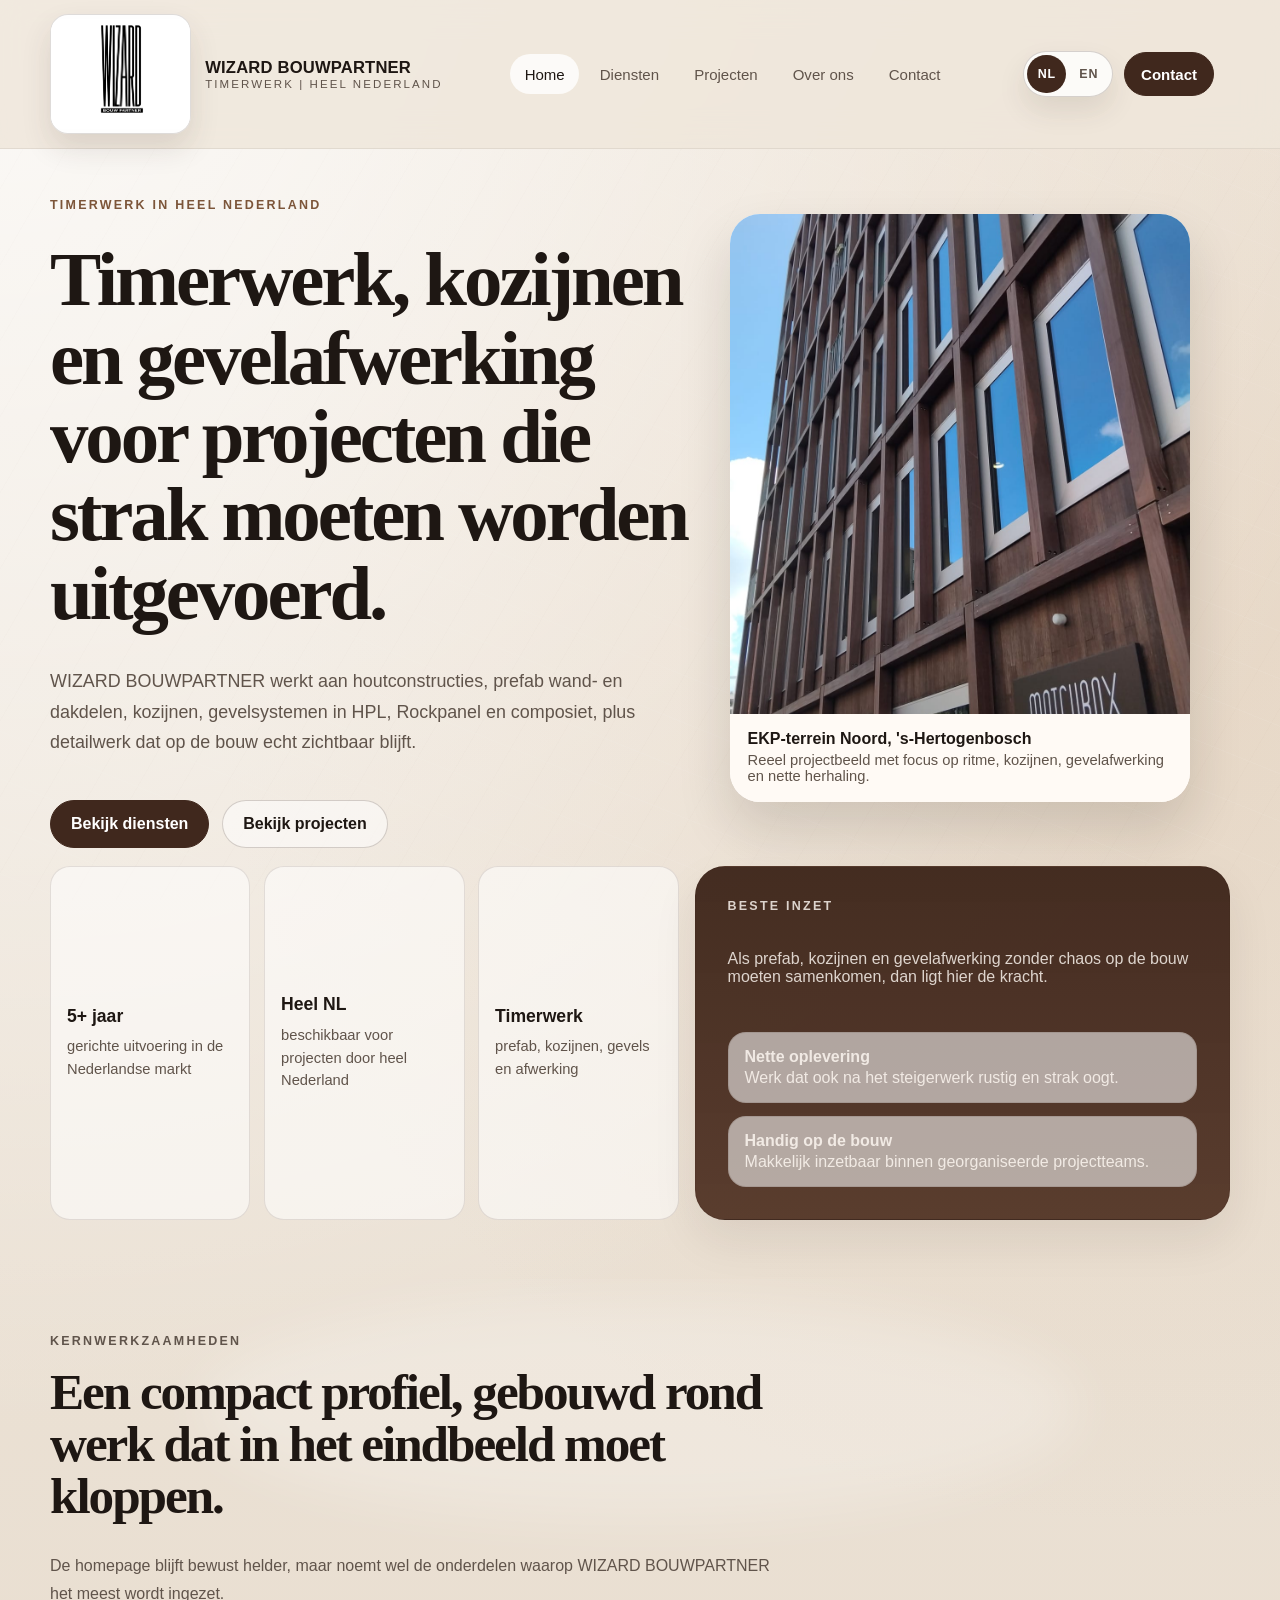
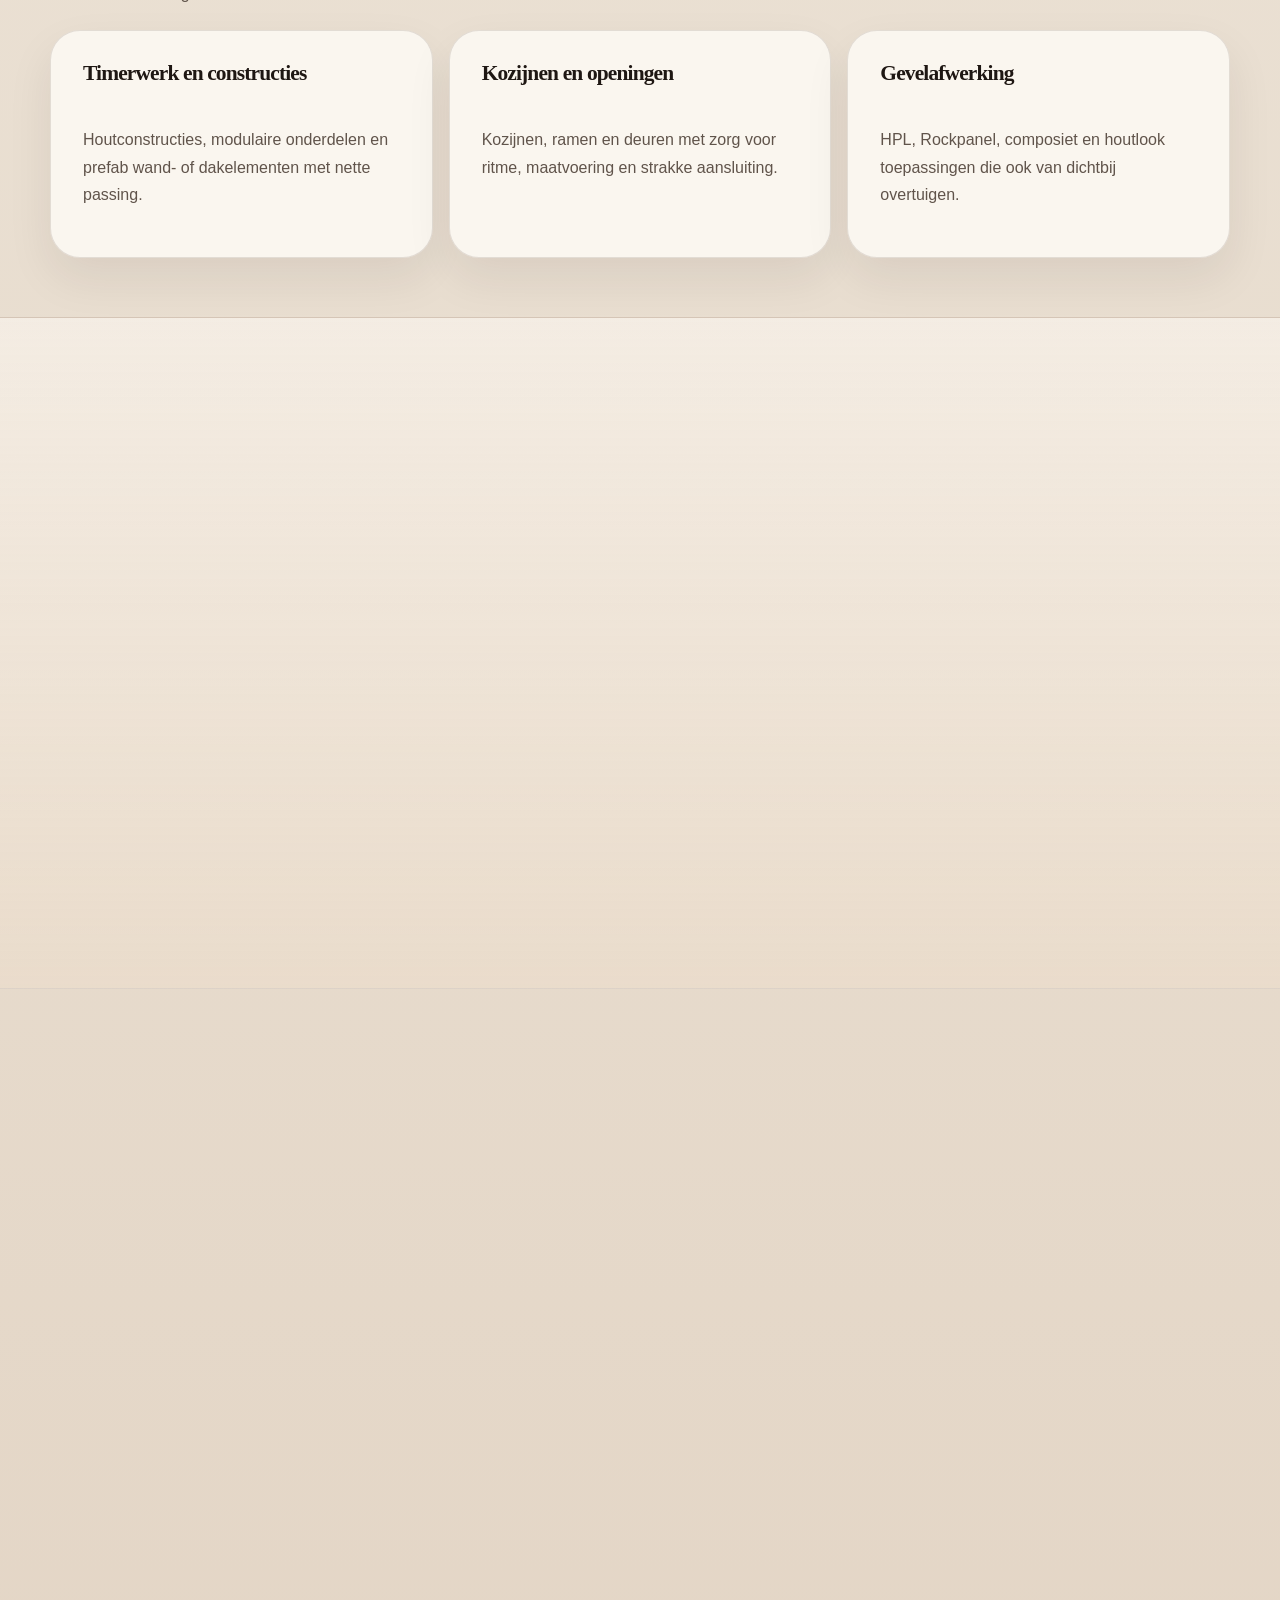
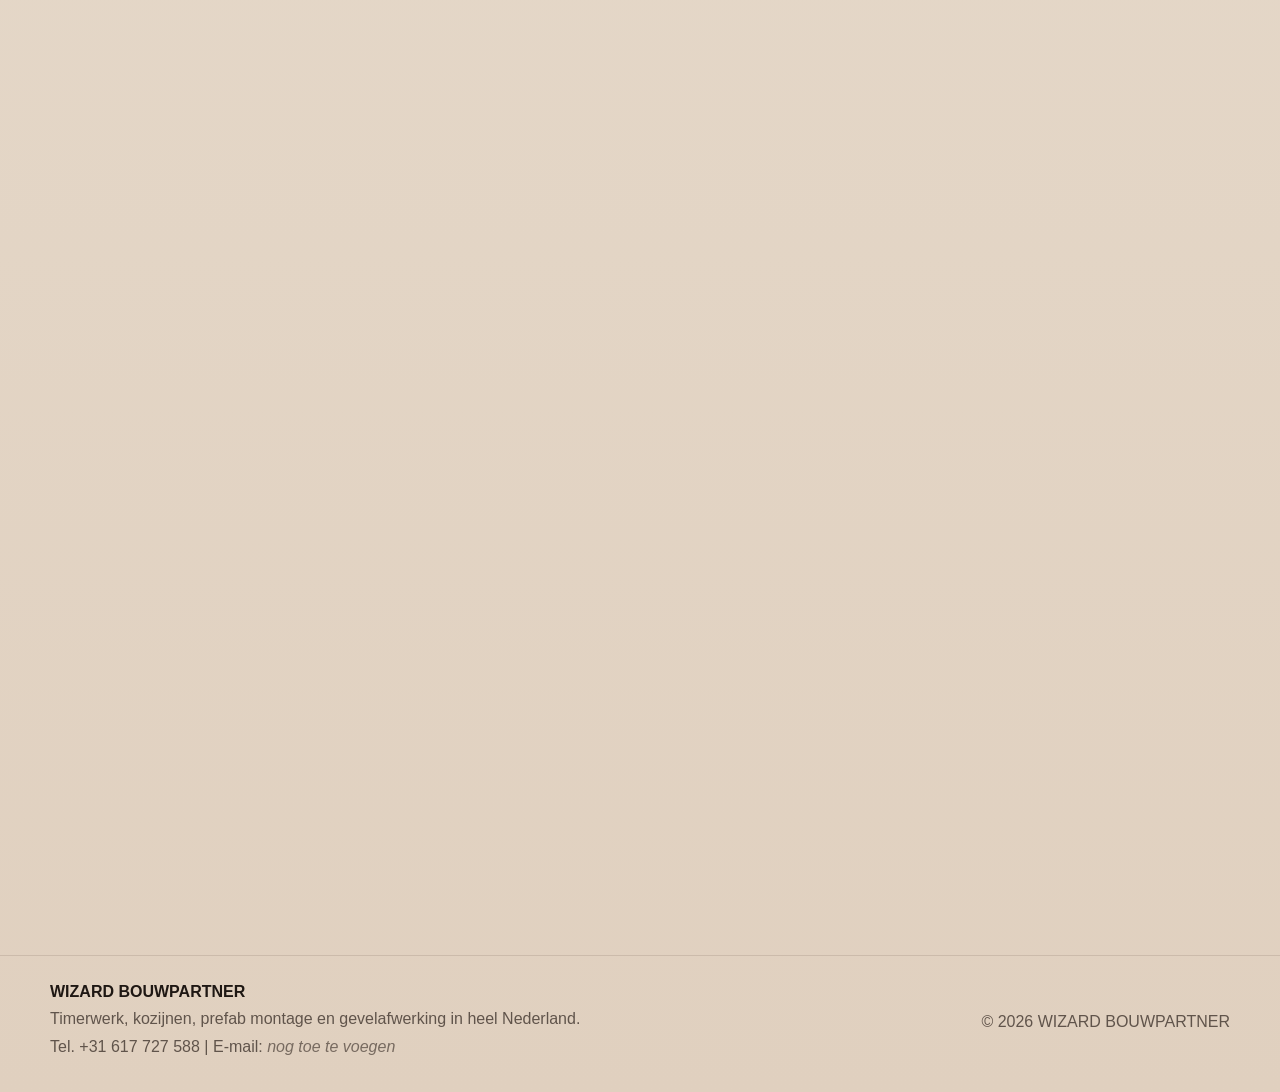
==== index.html @ 5945ca7e "additional package" ====
<!doctype html>
<html lang="nl">
  <head>
    <meta charset="UTF-8" />
    <meta name="viewport" content="width=device-width, initial-scale=1.0, viewport-fit=cover" />
    <meta
      name="description"
      content="WIZARD BOUWPARTNER voert timerwerk, kozijnen, prefab montage en gevelafwerking uit in heel Nederland."
    />
    <meta name="robots" content="index, follow" />
    <meta name="theme-color" content="#e9dfd1" />
    <title>WIZARD BOUWPARTNER | Timerwerk, Kozijnen en Gevelafwerking</title>
    <link rel="canonical" href="./" />
    <link rel="alternate" hreflang="nl" href="./" />
    <link rel="alternate" hreflang="en" href="en/" />
    <link rel="alternate" hreflang="x-default" href="./" />
    <link rel="icon" type="image/png" href="assets/images/brand/favicon.png" />
    <link rel="stylesheet" href="assets/css/styles.css" />
    <script type="application/ld+json">
      {
        "@context": "https://schema.org",
        "@type": "GeneralContractor",
        "name": "WIZARD BOUWPARTNER",
        "description": "Timerwerk, kozijnen, prefab montage en gevelafwerking in heel Nederland.",
        "telephone": "+31617727588",
        "areaServed": "NL",
        "knowsLanguage": ["nl", "en"],
        "serviceType": [
          "Timerwerk",
          "Kozijnen",
          "Prefab montage",
          "Gevelafwerking",
          "HPL",
          "Rockpanel",
          "Composiet"
        ]
      }
    </script>
  </head>
  <body class="page-home">
    <div class="page-grain" aria-hidden="true"></div>

    <header class="site-header">
      <div class="wrap header-row">
        <a class="brand" href="./" aria-label="Ga naar homepage">
          <span class="brand-logo-shell">
            <img
              class="brand-logo"
              src="assets/images/brand/logo.jpg"
              alt="Logo van WIZARD BOUWPARTNER"
              width="1536"
              height="1024"
            />
          </span>
          <span class="brand-copy">
            <strong>WIZARD BOUWPARTNER</strong>
            <small>timerwerk | heel Nederland</small>
          </span>
        </a>

        <nav class="site-nav" id="site-nav" aria-label="Hoofdnavigatie">
          <a class="is-current" href="./">Home</a>
          <a href="diensten/">Diensten</a>
          <a href="projecten/">Projecten</a>
          <a href="over-ons/">Over ons</a>
          <a href="contact/">Contact</a>
        </nav>

        <div class="header-tools">
          <div class="language-switch" aria-label="Taalkeuze">
            <a class="language-option is-current" href="./" aria-current="page">NL</a>
            <a class="language-option" href="en/">EN</a>
          </div>

          <a class="button button-small header-cta" href="contact/">Contact</a>
        </div>

        <button class="nav-toggle" type="button" aria-expanded="false" aria-controls="site-nav" aria-label="Open menu">
          Menu
        </button>
      </div>
    </header>

    <main>
      <section class="section">
        <div class="wrap hero-layout hero-layout-home">
          <div class="hero-copy is-reveal">
            <p class="eyebrow">Timerwerk in heel Nederland</p>
            <h1>Timerwerk, kozijnen en gevelafwerking voor projecten die strak moeten worden uitgevoerd.</h1>
            <p class="lead">
              WIZARD BOUWPARTNER werkt aan houtconstructies, prefab wand- en dakdelen, kozijnen,
              gevelsystemen in HPL, Rockpanel en composiet, plus detailwerk dat op de bouw echt zichtbaar blijft.
            </p>

            <div class="hero-actions">
              <a class="button" href="diensten/">Bekijk diensten</a>
              <a class="button button-secondary" href="projecten/">Bekijk projecten</a>
            </div>
          </div>

          <div class="hero-side-stack is-reveal">
            <figure class="hero-media">
              <img
                src="assets/images/projects/ekp-noord/facade-hero.jpg"
                alt="Gevelproject met timerwerk, kozijnen en verticale ritmiek"
                width="1080"
                height="1920"
                loading="eager"
              />
              <figcaption>
                <strong>EKP-terrein Noord, &#39;s-Hertogenbosch</strong>
                <span>Reeel projectbeeld met focus op ritme, kozijnen, gevelafwerking en nette herhaling.</span>
              </figcaption>
            </figure>
          </div>
        </div>

        <div class="wrap hero-band">
          <div class="metrics-row is-reveal" aria-label="Kernpunten">
            <div class="metric">
              <strong>5+ jaar</strong>
              <span>gerichte uitvoering in de Nederlandse markt</span>
            </div>
            <div class="metric">
              <strong>Heel NL</strong>
              <span>beschikbaar voor projecten door heel Nederland</span>
            </div>
            <div class="metric">
              <strong>Timerwerk</strong>
              <span>prefab, kozijnen, gevels en afwerking</span>
            </div>
          </div>

          <article class="accent-card is-reveal">
            <span class="mini-label">Beste inzet</span>
            <p>Als prefab, kozijnen en gevelafwerking zonder chaos op de bouw moeten samenkomen, dan ligt hier de kracht.</p>
            <ul class="callout-list">
              <li><strong>Nette oplevering</strong> Werk dat ook na het steigerwerk rustig en strak oogt.</li>
              <li><strong>Handig op de bouw</strong> Makkelijk inzetbaar binnen georganiseerde projectteams.</li>
            </ul>
          </article>
        </div>
      </section>

      <section class="section section-soft">
        <div class="wrap">
          <div class="section-heading is-reveal">
            <p class="eyebrow">Kernwerkzaamheden</p>
            <h2>Een compact profiel, gebouwd rond werk dat in het eindbeeld moet kloppen.</h2>
            <p>
              De homepage blijft bewust helder, maar noemt wel de onderdelen waarop WIZARD BOUWPARTNER het meest wordt ingezet.
            </p>
          </div>

          <div class="stats-grid">
            <article class="stat-card is-reveal">
              <h3>Timerwerk en constructies</h3>
              <p>Houtconstructies, modulaire onderdelen en prefab wand- of dakelementen met nette passing.</p>
            </article>
            <article class="stat-card is-reveal">
              <h3>Kozijnen en openingen</h3>
              <p>Kozijnen, ramen en deuren met zorg voor ritme, maatvoering en strakke aansluiting.</p>
            </article>
            <article class="stat-card is-reveal">
              <h3>Gevelafwerking</h3>
              <p>HPL, Rockpanel, composiet en houtlook toepassingen die ook van dichtbij overtuigen.</p>
            </article>
          </div>
        </div>
      </section>

      <section class="section section-muted">
        <div class="wrap story-grid">
          <article class="panel is-reveal">
            <p class="eyebrow">Van Polen naar Nederland</p>
            <h2>Brede bouwervaring als basis, specialistisch timerwerk als richting.</h2>
            <p>
              In Polen begon het met brede bouwpraktijk: interieurs, sloop, gipswanden, plafonds,
              schilderwerk, vloeren, ramen, deuren en afwerking. In Nederland verschoof de focus
              naar precies werk in hout, gevels, prefab en kozijnen.
            </p>
            <ul class="tag-list">
              <li>gipswanden en plafonds</li>
              <li>vloeren en schilderwerk</li>
              <li>prefab en geveldetails</li>
              <li>schuine daken</li>
            </ul>
          </article>

          <div class="image-stack">
            <figure class="photo-frame is-reveal">
              <img
                src="assets/images/projects/ekp-noord/interior-timber-finish.jpg"
                alt="Binnenatrium met houten bekleding en zichtwerk in uitvoering"
                width="1200"
                height="1600"
                loading="lazy"
              />
              <figcaption>
                <strong>Interieur en zichtwerk</strong>
                <span>Niet alleen gevels, maar ook houten afwerking en ritme binnen het gebouw.</span>
              </figcaption>
            </figure>
          </div>
        </div>
      </section>

      <section class="section">
        <div class="wrap">
          <div class="section-heading is-reveal">
            <p class="eyebrow">Project in beeld</p>
            <h2>Reele uitvoering in plaats van algemene beloftes.</h2>
            <p>
              Het project in &#39;s-Hertogenbosch laat het hele verhaal zien: eindbeeld, opbouwfase en detailwerk rond kozijnen.
            </p>
          </div>

          <div class="service-media-grid">
            <figure class="service-media-card is-reveal">
              <img src="assets/images/projects/ekp-noord/facade-finished-angle.jpg" alt="Afgewerkte gevel met gebalanceerde materialen, balkons en houtaccenten" width="2048" height="1536" loading="lazy" />
              <figcaption>
                <strong>Afgewerkte gevel</strong>
                <span>Het totaalbeeld blijft rustig omdat ritme en details al vroeg onder controle zijn.</span>
              </figcaption>
            </figure>

            <figure class="service-media-card is-reveal">
              <img src="assets/images/projects/ekp-noord/facade-structure-grid.jpg" alt="Gevelstructuur in opbouw met zicht op het raster van het timerwerk" width="1080" height="1920" loading="lazy" />
              <figcaption>
                <strong>Opbouwfase</strong>
                <span>Lijnen, maatvoering en structuur moeten kloppen voordat de gevel wordt gesloten.</span>
              </figcaption>
            </figure>

            <figure class="service-media-card is-reveal">
              <img src="assets/images/projects/ekp-noord/frame-mounting-detail.jpg" alt="Detail van kozijn- en gevelaansluiting tijdens montage" width="1080" height="1920" loading="lazy" />
              <figcaption>
                <strong>Kozijnaansluiting</strong>
                <span>Daar wordt zichtbaar of de uitvoering echt strak is, of alleen goed bedoeld.</span>
              </figcaption>
            </figure>
          </div>
        </div>
      </section>

      <section class="section">
        <div class="wrap split-layout">
          <article class="panel is-reveal">
            <p class="eyebrow">Samengewerkt met</p>
            <h2>Ervaring opgebouwd in serieuze bouwomgevingen.</h2>
            <div class="partner-grid">
              <div class="info-card"><h3>Stam de Koning</h3><p>praktische uitvoering op projectniveau</p></div>
              <div class="info-card"><h3>Hurks</h3><p>samenwerking in professionele bouwprocessen</p></div>
              <div class="info-card"><h3>Huibregts Relou</h3><p>ervaring binnen grotere bouwstructuren</p></div>
              <div class="info-card"><h3>Koppens van de Broek</h3><p>ondersteuning in uitvoering en montage</p></div>
              <div class="info-card"><h3>BBM</h3><p>projectwerk met focus op detail</p></div>
              <div class="info-card"><h3>Work Faktory</h3><p>praktische inzet op de bouwplaats</p></div>
            </div>
          </article>

          <article class="cta-panel is-reveal">
            <p class="eyebrow">Beschikbaarheid</p>
            <h2>Beschikbaar voor nieuwe projecten door heel Nederland.</h2>
            <p>
              Zoek je een partij voor timerwerk, kozijnen, prefab montage of gevelafwerking,
              dan laat de rest van de site nu precies zien wat de specialisatie inhoudt.
            </p>
            <div class="cta-actions">
              <a class="button" href="contact/">Ga naar contact</a>
              <a class="button button-secondary" href="over-ons/">Lees meer over ervaring</a>
            </div>
          </article>
        </div>
      </section>
    </main>

    <footer class="site-footer">
      <div class="wrap footer-row">
        <div>
          <strong>WIZARD BOUWPARTNER</strong>
          <p>Timerwerk, kozijnen, prefab montage en gevelafwerking in heel Nederland.</p>
          <p>Tel. <a href="tel:+31617727588">+31 617 727 588</a> | E-mail: <span class="placeholder">nog toe te voegen</span></p>
        </div>
        <p>&copy; <span data-year></span> WIZARD BOUWPARTNER</p>
      </div>
    </footer>

    <script src="assets/js/script.js"></script>
  </body>
</html>
---- assets/css/styles.css ----
:root {
  --bg: #ece1d4;
  --bg-soft: #f4ede4;
  --bg-deep: #d9c2aa;
  --paper: rgba(251, 247, 241, 0.95);
  --paper-strong: #fffaf4;
  --wood: #7c5539;
  --wood-dark: #40281d;
  --wood-soft: #ab7b5a;
  --ink: #1e1713;
  --muted: #60544b;
  --line: rgba(58, 39, 27, 0.12);
  --line-strong: rgba(58, 39, 27, 0.2);
  --shadow-soft: 0 20px 46px rgba(44, 30, 20, 0.08);
  --shadow-photo: 0 26px 54px rgba(30, 20, 14, 0.14);
  --radius-xl: 30px;
  --radius-lg: 24px;
  --radius-md: 18px;
  --section-space: clamp(2.7rem, 4.6vw, 4.2rem);
  --section-space-first: clamp(2.2rem, 3.8vw, 3.4rem);
  --section-space-tight: clamp(1.6rem, 2.8vw, 2.4rem);
}

*,
*::before,
*::after {
  box-sizing: border-box;
}

html {
  max-width: 100%;
  overflow-x: hidden;
  scroll-behavior: smooth;
}

body {
  margin: 0;
  max-width: 100%;
  overflow-x: hidden;
  color: var(--ink);
  font-family: "Aptos", "Trebuchet MS", "Segoe UI", sans-serif;
  background:
    radial-gradient(circle at top left, rgba(255, 255, 255, 0.78), transparent 32%),
    radial-gradient(circle at 88% 14%, rgba(210, 173, 137, 0.24), transparent 24%),
    linear-gradient(180deg, #efe7dc 0%, #e8ddcf 48%, #e0d0bf 100%);
}

img {
  display: block;
  max-width: 100%;
}

img.media-lazy {
  opacity: 0;
  transform: scale(1.018);
  filter: blur(8px);
  transition:
    opacity 0.45s ease,
    transform 0.7s ease,
    filter 0.7s ease;
}

img.media-lazy.is-loaded {
  opacity: 1;
  transform: scale(1);
  filter: blur(0);
}

a {
  color: inherit;
  text-decoration: none;
}

button {
  font: inherit;
}

:focus-visible {
  outline: 3px solid rgba(124, 85, 57, 0.25);
  outline-offset: 3px;
}

.page-grain {
  position: fixed;
  inset: 0;
  z-index: -1;
  pointer-events: none;
  opacity: 0.3;
  background-image:
    repeating-linear-gradient(
      120deg,
      transparent 0 18px,
      rgba(124, 85, 57, 0.028) 18px 19px,
      transparent 19px 38px
    ),
    repeating-linear-gradient(
      22deg,
      transparent 0 24px,
      rgba(255, 255, 255, 0.18) 24px 25px,
      transparent 25px 44px
    );
}

.wrap {
  width: min(1180px, calc(100vw - 2rem));
  margin: 0 auto;
}

.section {
  padding: var(--section-space) 0;
}

main > .section:first-child {
  padding-top: var(--section-space-first);
}

main > .section + .section {
  padding-top: var(--section-space-tight);
}

@supports (content-visibility: auto) {
  main > .section:not(:first-child) {
    content-visibility: auto;
    contain-intrinsic-size: 1px 920px;
  }
}

.hero-band,
.human-grid,
.contact-layout-strong,
.service-media-grid {
  display: grid;
  gap: 1rem;
}

.hero-band,
.contact-layout-strong {
  grid-template-columns: minmax(0, 1.08fr) minmax(320px, 0.92fr);
}

.human-grid {
  grid-template-columns: repeat(2, 1fr);
}

.service-media-grid {
  grid-template-columns: repeat(3, 1fr);
}

.section-muted {
  background:
    linear-gradient(180deg, rgba(255, 251, 246, 0.5), rgba(234, 220, 203, 0.82));
  border-block: 1px solid var(--line);
}

.section-soft {
  position: relative;
}

.section-soft::before {
  content: "";
  position: absolute;
  inset: 1.2rem auto auto 50%;
  width: min(880px, 80vw);
  height: 220px;
  border-radius: 50%;
  background: rgba(255, 255, 255, 0.24);
  filter: blur(26px);
  transform: translateX(-50%);
  z-index: -1;
}

.site-header {
  position: sticky;
  top: 0;
  z-index: 40;
  border-bottom: 1px solid rgba(58, 39, 27, 0.08);
  background: rgba(239, 230, 218, 0.84);
  backdrop-filter: blur(16px);
}

.header-row {
  display: grid;
  grid-template-columns: auto 1fr auto auto;
  align-items: center;
  gap: 1rem;
  padding: 0.9rem 0;
}

.brand {
  display: inline-flex;
  align-items: center;
  gap: 0.9rem;
  min-width: 0;
}

.brand-logo-shell {
  display: grid;
  place-items: center;
  width: clamp(110px, 11vw, 152px);
  aspect-ratio: 1.18;
  padding: 0.22rem;
  overflow: hidden;
  border: 1px solid rgba(58, 39, 27, 0.16);
  border-radius: 18px;
  background: rgba(255, 255, 255, 0.98);
  box-shadow: 0 14px 30px rgba(52, 35, 23, 0.12);
}

.brand-logo {
  width: 100%;
  height: 100%;
  object-fit: cover;
  object-position: center;
  border-radius: 14px;
  transform: scaleX(1.12);
  transform-origin: center;
  filter: contrast(1.08);
}

.brand-copy {
  display: flex;
  flex-direction: column;
  min-width: 0;
}

.brand-copy strong {
  font-size: 1.04rem;
  letter-spacing: 0.01em;
}

.brand-copy small {
  color: var(--muted);
  font-size: 0.72rem;
  letter-spacing: 0.18em;
  text-transform: uppercase;
}

.site-nav {
  display: flex;
  justify-content: center;
  gap: 0.35rem;
  flex-wrap: wrap;
}

.site-nav a {
  padding: 0.72rem 0.92rem;
  border-radius: 999px;
  color: var(--muted);
  font-size: 0.94rem;
  transition:
    color 0.2s ease,
    background-color 0.2s ease;
}

.site-nav a:hover,
.site-nav a.is-current {
  color: var(--ink);
  background: rgba(255, 255, 255, 0.76);
}

.header-tools {
  display: inline-flex;
  align-items: center;
  gap: 0.7rem;
  justify-self: end;
}

.language-switch {
  display: inline-flex;
  align-items: center;
  gap: 0.18rem;
  padding: 0.22rem;
  border: 1px solid var(--line-strong);
  border-radius: 999px;
  background: rgba(255, 255, 255, 0.82);
  box-shadow: 0 14px 28px rgba(52, 35, 23, 0.1);
}

.language-option {
  display: inline-flex;
  align-items: center;
  justify-content: center;
  min-width: 2.45rem;
  min-height: 2.35rem;
  border-radius: 999px;
  color: var(--muted);
  font-size: 0.78rem;
  font-weight: 800;
  letter-spacing: 0.06em;
}

.language-option.is-current {
  color: #fff;
  background: var(--wood-dark);
}

.button {
  display: inline-flex;
  align-items: center;
  justify-content: center;
  min-height: 3rem;
  padding: 0.75rem 1.25rem;
  border: 1px solid var(--wood-dark);
  border-radius: 999px;
  background: var(--wood-dark);
  color: #fff;
  font-weight: 600;
  text-align: center;
  transition:
    transform 0.22s ease,
    background-color 0.22s ease,
    border-color 0.22s ease;
}

.button:hover {
  transform: translateY(-1px);
}

.button-secondary {
  background: rgba(255, 255, 255, 0.52);
  color: var(--ink);
  border-color: var(--line-strong);
}

.button-small {
  min-height: 2.7rem;
  padding-inline: 1rem;
  font-size: 0.94rem;
}

.nav-toggle {
  display: none;
  min-height: 2.8rem;
  padding: 0.6rem 0.95rem;
  border: 1px solid var(--line-strong);
  border-radius: 999px;
  color: var(--ink);
  background: rgba(255, 255, 255, 0.65);
}

.breadcrumbs,
.eyebrow,
.mini-label {
  text-transform: uppercase;
}

.breadcrumbs {
  margin: 0 0 1rem;
  color: var(--muted);
  font-size: 0.82rem;
  letter-spacing: 0.08em;
}

.eyebrow,
.mini-label {
  margin: 0 0 1rem;
  color: var(--wood);
  font-size: 0.78rem;
  font-weight: 800;
  letter-spacing: 0.18em;
}

.mini-label {
  display: block;
  margin-bottom: 0.45rem;
}

.hero-layout,
.split-layout,
.story-grid,
.timeline-grid,
.contact-layout {
  display: grid;
  grid-template-columns: minmax(0, 1.14fr) minmax(300px, 0.86fr);
  gap: clamp(1rem, 3vw, 2rem);
  align-items: start;
}

.hero-layout-home {
  align-items: stretch;
}

.hero-copy,
.section-heading,
.panel,
.project-meta,
.cta-panel,
.contact-panel,
.data-panel,
.service-card,
.stat-card,
.info-card,
.faq-card,
.project-card,
.accent-card,
.quote-card {
  position: relative;
  display: grid;
  min-width: 0;
  max-width: 100%;
  align-content: start;
  gap: 0.85rem;
}

.hero-copy h1,
.section-heading h2,
.panel h2,
.panel h3,
.stat-card h3,
.service-card h3,
.info-card h3,
.faq-card h3,
.contact-panel h1,
.cta-panel h2,
.quote-card h2 {
  margin: 0;
  max-width: 100%;
  font-family: "Iowan Old Style", "Palatino Linotype", Georgia, serif;
  font-weight: 700;
  line-height: 1.02;
  letter-spacing: -0.04em;
  overflow-wrap: anywhere;
}

.hero-copy h1,
.contact-panel h1 {
  font-size: clamp(2.7rem, 6vw, 5rem);
}

.section-heading h2,
.panel h2,
.cta-panel h2,
.quote-card h2 {
  font-size: clamp(2rem, 4.2vw, 3.2rem);
}

.lead,
.section-heading p,
.panel p,
.stat-card p,
.service-card p,
.info-card p,
.faq-card p,
.quote-card p,
.project-meta p,
.detail-list li,
.partner-list li,
.chip-list li,
.tag-list li,
.site-footer p {
  color: var(--muted);
  line-height: 1.72;
}

.lead {
  max-width: 40rem;
  margin: 1.2rem 0 0;
  font-size: clamp(1rem, 2vw, 1.12rem);
  overflow-wrap: anywhere;
}

.section-heading {
  max-width: 46rem;
  margin-bottom: 1.45rem;
}

.section-heading p {
  margin: 1rem 0 0;
}

.hero-actions,
.cta-actions {
  display: flex;
  flex-wrap: wrap;
  gap: 0.8rem;
  margin-top: 1.75rem;
  max-width: 100%;
}

.panel,
.project-meta,
.cta-panel,
.contact-panel,
.data-panel,
.service-card,
.stat-card,
.info-card,
.faq-card,
.project-card,
.accent-card,
.quote-card {
  border: 1px solid var(--line);
  border-radius: var(--radius-xl);
  background: var(--paper);
  box-shadow: var(--shadow-soft);
}

.panel,
.project-meta,
.cta-panel,
.contact-panel,
.data-panel,
.service-card,
.stat-card,
.info-card,
.faq-card,
.accent-card,
.quote-card {
  padding: clamp(1.4rem, 3vw, 2rem);
}

.panel-accent,
.accent-card {
  background:
    linear-gradient(180deg, rgba(64, 40, 29, 0.98), rgba(83, 54, 39, 0.96));
  color: #fff;
}

.panel-accent p,
.panel-accent li,
.panel-accent .mini-label,
.accent-card p,
.accent-card li,
.accent-card .mini-label {
  color: rgba(255, 249, 243, 0.82);
}

.panel-accent .eyebrow,
.accent-card .eyebrow {
  color: rgba(255, 222, 194, 0.78);
}

.hero-side-stack,
.image-stack {
  display: grid;
  gap: 1rem;
  align-content: start;
  justify-items: end;
}

.hero-media,
.photo-frame {
  display: grid;
  overflow: hidden;
  width: min(100%, 460px);
  border-radius: var(--radius-xl);
  background: #fff;
  box-shadow: var(--shadow-photo);
}

.hero-media img,
.photo-frame img,
.project-card img {
  width: 100%;
  height: 100%;
  object-fit: cover;
}

.hero-media img {
  aspect-ratio: 0.92;
}

.photo-frame img {
  aspect-ratio: 1.22;
}

.page-services .photo-frame img {
  aspect-ratio: 1.5;
}

.page-home .image-stack .photo-frame img,
.page-about .photo-frame img {
  aspect-ratio: 1.14;
}

.hero-media figcaption,
.photo-frame figcaption {
  padding: 1rem 1.1rem 1.15rem;
  background: rgba(255, 250, 245, 0.98);
}

.metrics-row {
  display: grid;
  grid-template-columns: repeat(3, 1fr);
  gap: 0.85rem;
  margin-top: 1.8rem;
  align-items: stretch;
}

.metric {
  display: grid;
  align-content: center;
  gap: 0.25rem;
  height: 100%;
  padding: 1rem;
  border: 1px solid var(--line);
  border-radius: 20px;
  background: rgba(255, 255, 255, 0.54);
}

.metric strong {
  display: block;
  margin-bottom: 0.28rem;
  font-size: 1.1rem;
}

.metric span {
  color: var(--muted);
  font-size: 0.92rem;
  line-height: 1.55;
  overflow-wrap: anywhere;
}

.chip-list,
.tag-list,
.detail-list,
.partner-list {
  margin: 1.3rem 0 0;
  padding: 0;
  list-style: none;
}

.chip-list,
.tag-list {
  display: flex;
  flex-wrap: wrap;
  gap: 0.7rem;
}

.callout-list {
  display: grid;
  gap: 0.8rem;
  margin: 1rem 0 0;
  padding: 0;
  list-style: none;
}

.callout-list li {
  padding: 0.95rem 1rem;
  border: 1px solid var(--line);
  border-radius: 18px;
  background: rgba(255, 255, 255, 0.56);
}

.callout-list strong {
  display: block;
  margin-bottom: 0.2rem;
}

.chip-list li,
.tag-list li {
  padding: 0.72rem 1rem;
  border: 1px solid var(--line);
  border-radius: 999px;
  background: rgba(255, 255, 255, 0.56);
  font-size: 0.92rem;
}

.detail-list li,
.partner-list li {
  position: relative;
  padding-left: 1rem;
  margin-top: 0.72rem;
}

.detail-list li::before,
.partner-list li::before {
  content: "";
  position: absolute;
  left: 0;
  top: 0.72rem;
  width: 0.38rem;
  height: 0.38rem;
  border-radius: 50%;
  background: var(--wood);
}

.stats-grid,
.service-grid,
.project-points,
.faq-grid,
.partner-grid,
.info-grid {
  display: grid;
  gap: 1rem;
}

.stats-grid,
.project-points,
.partner-grid,
.info-grid {
  grid-template-columns: repeat(3, 1fr);
}

.service-grid {
  grid-template-columns: repeat(2, 1fr);
}

.faq-grid {
  grid-template-columns: repeat(3, 1fr);
}

.service-card,
.stat-card,
.info-card,
.faq-card {
  min-height: 100%;
}

.service-card h3,
.stat-card h3,
.info-card h3,
.faq-card h3 {
  font-size: 1.34rem;
  margin-bottom: 0.7rem;
}

.service-index {
  display: inline-flex;
  align-items: center;
  justify-content: center;
  width: 2.7rem;
  aspect-ratio: 1;
  margin-bottom: 1rem;
  border-radius: 16px;
  color: var(--wood-dark);
  font-size: 0.82rem;
  font-weight: 700;
  letter-spacing: 0.08em;
  background: rgba(124, 85, 57, 0.12);
}

.gallery-grid {
  display: grid;
  grid-template-columns: repeat(12, 1fr);
  gap: 1rem;
  align-items: start;
}

.project-card {
  display: grid;
  align-content: start;
  overflow: hidden;
  margin: 0;
  padding: 0;
}

.project-card img {
  aspect-ratio: 1.06;
}

.project-card figcaption {
  display: grid;
  align-content: start;
  gap: 0.35rem;
  padding: 0.95rem 1rem 1.05rem;
  background: rgba(255, 250, 245, 0.98);
  min-height: 5.8rem;
}

.project-card strong {
  display: block;
  font-size: 1rem;
  min-height: 2.35em;
}

.project-card span,
.hero-media span,
.photo-frame span {
  display: block;
  margin-top: 0.25rem;
  color: var(--muted);
  font-size: 0.92rem;
}

.project-card-primary {
  grid-column: span 5;
}

.project-card-primary img {
  aspect-ratio: 0.9;
}

.project-card-tall {
  grid-column: span 3;
}

.project-card-wide {
  grid-column: span 4;
}

.project-card-wide img {
  aspect-ratio: 1.72;
}

.project-card-compact {
  grid-column: span 4;
}

.project-card-wide-half {
  grid-column: span 6;
}

.page-projects .gallery-grid {
  align-items: start;
}

.page-projects .project-card-primary img,
.page-projects .project-card-wide img {
  aspect-ratio: 1.28;
}

.page-projects .project-card-primary {
  grid-column: span 6;
}

.page-projects .project-card-primary img {
  aspect-ratio: 1.24;
}

.page-projects .project-card-tall img {
  aspect-ratio: 0.9;
}

.page-projects .project-card-compact img {
  aspect-ratio: 1.24;
}

.page-projects .project-card-wide-half img {
  aspect-ratio: 1.42;
}

.project-meta-grid {
  display: grid;
  grid-template-columns: repeat(3, minmax(0, 1fr));
  gap: 0.85rem;
  margin-top: 1.4rem;
}

.project-meta-grid div {
  display: grid;
  align-content: start;
  min-height: 100%;
  padding: 0.9rem 0.95rem;
  border-radius: 18px;
  background: rgba(255, 255, 255, 0.52);
  border: 1px solid rgba(58, 39, 27, 0.08);
}

.project-meta-grid p {
  margin: 0;
  line-height: 1.5;
  overflow-wrap: anywhere;
}

.quote-card {
  display: grid;
  gap: 0.8rem;
}

.quote-card blockquote {
  margin: 0;
  font-family: "Iowan Old Style", "Palatino Linotype", Georgia, serif;
  font-size: clamp(1.5rem, 2.8vw, 2.2rem);
  line-height: 1.12;
  letter-spacing: -0.03em;
}

.story-grid,
.timeline-grid {
  grid-template-columns: repeat(2, 1fr);
}

.data-panel {
  max-width: 860px;
  margin: 0 auto;
}

.page-contact .data-panel {
  max-width: 780px;
}

.contact-panel {
  padding: clamp(1.7rem, 3vw, 2.4rem);
}

.page-contact .lead {
  max-width: 43rem;
}

.page-contact .hero-actions {
  margin-top: 1.5rem;
}

.data-grid {
  display: grid;
  gap: 0.85rem;
  margin-top: 1.45rem;
}

.data-row {
  display: flex;
  align-items: center;
  justify-content: space-between;
  gap: 1rem;
  padding: 1rem 1.05rem;
  border: 1px solid var(--line);
  border-radius: 18px;
  background: rgba(255, 255, 255, 0.58);
}

.data-row strong {
  font-size: 0.96rem;
}

.data-row span {
  color: var(--muted);
  text-align: right;
}

.placeholder {
  font-style: italic;
  opacity: 0.82;
}

.data-row a {
  color: inherit;
  font-weight: 700;
}

.phone-link-large {
  display: inline-flex;
  align-items: center;
  font-family: "Iowan Old Style", "Palatino Linotype", Georgia, serif;
  font-size: clamp(1.8rem, 3.6vw, 2.7rem);
  font-weight: 700;
  letter-spacing: -0.04em;
}

.map-card {
  overflow: hidden;
  padding: 0;
}

.map-card iframe {
  display: block;
  width: 100%;
  min-height: 320px;
  border: 0;
}

.map-card-copy {
  display: grid;
  gap: 0.8rem;
  padding: 1.25rem 1.3rem 1.45rem;
}

.map-link {
  color: var(--wood-dark);
  font-weight: 700;
}

.service-media-card {
  overflow: hidden;
  margin: 0;
  display: grid;
  grid-template-rows: auto 1fr;
  border: 1px solid var(--line);
  border-radius: var(--radius-xl);
  background: var(--paper);
  box-shadow: var(--shadow-soft);
}

.service-media-card img {
  width: 100%;
  height: clamp(220px, 23vw, 310px);
  object-fit: cover;
  object-position: center;
}

.service-media-card figcaption {
  display: grid;
  gap: 0.35rem;
  padding: 0.9rem 0.95rem 1rem;
  align-content: start;
  min-height: 6rem;
}

.service-media-card strong {
  font-size: 1rem;
}

.service-media-card span {
  color: var(--muted);
  line-height: 1.62;
}

.page-home .hero-band {
  margin-top: 1.15rem;
}

.page-home .hero-band .metrics-row {
  margin-top: 0;
}

.page-home .hero-layout-home {
  gap: clamp(1.2rem, 3vw, 2.2rem);
}

.page-home .hero-side-stack,
.page-services .image-stack,
.page-about .image-stack {
  align-self: start;
}

.page-home .service-media-card img {
  height: clamp(210px, 20vw, 280px);
}

.page-home .service-media-grid,
.page-services .service-media-grid {
  gap: 0.85rem;
}

.page-home .split-layout + .service-media-grid,
.page-projects .split-layout + .gallery-grid {
  margin-top: 1.25rem;
}

.page-home .accent-card {
  align-content: center;
  min-height: 100%;
}

.page-services .split-layout,
.page-contact .contact-layout-strong {
  align-items: stretch;
}

.page-services .service-grid,
.page-about .partner-grid {
  margin-top: 0.4rem;
}

.page-services .photo-frame img {
  aspect-ratio: 1.18;
}

.page-services .service-card,
.page-about .info-card {
  padding: 1.35rem;
}

.page-about .partner-grid .info-card {
  min-height: 158px;
}

.page-about .partner-grid .info-card h3 {
  min-height: 2.45em;
}

.page-about .info-card p {
  max-width: none;
  line-height: 1.55;
}

.page-about .human-grid .panel {
  min-height: 100%;
}

.page-contact .contact-panel {
  min-height: 100%;
}

.page-contact .contact-panel h1 {
  font-size: clamp(2.5rem, 5vw, 4.5rem);
}

.page-contact .data-grid {
  margin-top: 1rem;
}

.page-contact .hero-actions {
  margin-top: 1.35rem;
}

.page-contact .tag-list {
  margin-top: 1rem;
}

.page-contact .phone-link-large {
  margin-top: 0.15rem;
}

.cta-panel {
  display: grid;
  gap: 1rem;
}

.site-footer {
  padding: 1.7rem 0 2rem;
  border-top: 1px solid var(--line);
}

.footer-row {
  display: flex;
  align-items: center;
  justify-content: space-between;
  gap: 1rem;
}

.footer-row strong {
  display: block;
  margin-bottom: 0.25rem;
}

.footer-row p {
  margin: 0;
}

.is-reveal {
  opacity: 0;
  transform: translateY(24px);
  transition:
    opacity 0.65s ease,
    transform 0.65s ease;
}

.is-reveal.is-visible {
  opacity: 1;
  transform: translateY(0);
}

@supports not (backdrop-filter: blur(16px)) {
  .site-header {
    background: rgba(239, 230, 218, 0.95);
  }
}

@media (max-width: 1120px) {
  .hero-layout,
  .split-layout,
  .story-grid,
  .timeline-grid,
  .contact-layout,
  .hero-band,
  .human-grid,
  .contact-layout-strong {
    grid-template-columns: 1fr;
  }

  .hero-copy h1,
  .contact-panel h1 {
    font-size: clamp(2.5rem, 6vw, 4.5rem);
  }

  .stats-grid,
  .project-points,
  .faq-grid,
  .partner-grid,
  .info-grid,
  .project-meta-grid,
  .service-media-grid {
    grid-template-columns: repeat(2, 1fr);
  }

  .gallery-grid {
    grid-template-columns: repeat(2, 1fr);
  }

  .project-card-primary,
  .project-card-tall,
  .project-card-wide,
  .project-card-compact,
  .project-card-wide-half {
    grid-column: span 1;
  }

  .project-card-wide img {
    aspect-ratio: 1.15;
  }

  .page-projects .project-card-primary img,
  .page-projects .project-card-wide img {
    aspect-ratio: 1.08;
  }

  .page-contact .map-card iframe {
    min-height: 280px;
  }

  .hero-side-stack,
  .image-stack {
    justify-items: stretch;
  }

  .hero-media,
  .photo-frame {
    width: 100%;
  }
}

@media (max-width: 980px) {
  .header-row {
    grid-template-columns: minmax(0, 1fr) auto auto;
    position: relative;
  }

  .nav-toggle {
    display: inline-flex;
    align-items: center;
    justify-content: center;
  }

  .header-cta {
    display: none;
  }

  .site-nav {
    position: absolute;
    top: calc(100% + 0.7rem);
    left: 0;
    right: 0;
    display: none;
    flex-direction: column;
    gap: 0.35rem;
    padding: 0.8rem;
    border: 1px solid var(--line);
    border-radius: 24px;
    background: rgba(250, 246, 240, 0.98);
    box-shadow: 0 18px 36px rgba(40, 28, 20, 0.12);
  }

  .site-header.is-open .site-nav {
    display: flex;
  }

  .site-nav a {
    width: 100%;
    text-align: center;
  }
}

@media (max-width: 760px) {
  .stats-grid,
  .service-grid,
  .project-points,
  .faq-grid,
  .partner-grid,
  .info-grid,
  .project-meta-grid,
  .metrics-row,
  .service-media-grid,
  .gallery-grid {
    grid-template-columns: 1fr;
  }

  .service-media-card img,
  .page-home .service-media-card img {
    height: 230px;
  }
}

@media (max-width: 640px) {
  .wrap {
    width: 100%;
    padding-inline: 0.75rem;
  }

  .section {
    padding: 2.25rem 0;
  }

  main > .section:first-child {
    padding-top: 1.9rem;
  }

  main > .section + .section {
    padding-top: 1.35rem;
  }

  .header-row {
    display: flex;
    flex-wrap: wrap;
    align-items: center;
    gap: 0.7rem;
    padding: 0.7rem 0;
  }

  .brand {
    flex: 1 1 0;
    gap: 0.55rem;
    overflow: hidden;
  }

  .brand-logo-shell {
    width: 114px;
    padding: 0.2rem;
  }

  .brand-copy strong {
    font-size: 0.86rem;
  }

  .brand-copy small {
    display: none;
  }

  .header-tools {
    order: 3;
    width: 100%;
    justify-content: flex-start;
  }

  .language-switch {
    gap: 0.12rem;
    padding: 0.18rem;
  }

  .language-option {
    min-width: 2.15rem;
    min-height: 2.1rem;
    font-size: 0.72rem;
  }

  .nav-toggle {
    margin-left: auto;
  }

  .hero-copy h1,
  .contact-panel h1 {
    font-size: clamp(1.85rem, 8.9vw, 2.55rem);
    line-height: 1.04;
  }

  .section-heading h2,
  .panel h2,
  .cta-panel h2,
  .quote-card h2 {
    font-size: clamp(1.7rem, 8vw, 2.2rem);
  }

  .lead {
    margin-top: 1rem;
    font-size: 0.98rem;
    line-height: 1.66;
  }

  .hero-actions,
  .cta-actions {
    width: 100%;
  }

  .hero-actions .button,
  .cta-actions .button {
    flex: 1 1 100%;
  }

  .hero-media img {
    aspect-ratio: 1.18;
    object-position: center 36%;
  }

  .photo-frame img {
    aspect-ratio: 1.04;
  }

  .page-services .photo-frame img {
    aspect-ratio: 1.04;
  }

  .data-row {
    flex-direction: column;
    align-items: flex-start;
  }

  .data-row span {
    text-align: left;
  }

  .footer-row {
    flex-direction: column;
    align-items: flex-start;
  }

  .project-card figcaption {
    min-height: auto;
  }

  .project-card strong {
    min-height: 0;
  }

  .project-card figcaption,
  .hero-media figcaption,
  .photo-frame figcaption,
  .panel,
  .project-meta,
  .cta-panel,
  .contact-panel,
  .data-panel,
  .service-card,
  .stat-card,
  .info-card,
  .faq-card,
  .accent-card,
  .quote-card {
    padding-inline: 0.95rem;
  }
}

@media (max-width: 420px) {
  .brand-logo-shell {
    width: 104px;
  }

  .brand-copy strong {
    font-size: 0.8rem;
  }

  .lead,
  .section-heading p,
  .panel p,
  .stat-card p,
  .service-card p,
  .faq-card p,
  .info-card p,
  .detail-list li,
  .chip-list li,
  .tag-list li,
  .site-footer p {
    font-size: 0.95rem;
  }
}

@media (prefers-reduced-motion: reduce) {
  html {
    scroll-behavior: auto;
  }

  img.media-lazy {
    opacity: 1;
    transform: none;
    filter: none;
    transition: none;
  }

  *,
  *::before,
  *::after {
    animation-duration: 0.01ms !important;
    animation-iteration-count: 1 !important;
    transition-duration: 0.01ms !important;
  }

  .is-reveal {
    opacity: 1;
    transform: none;
  }
}
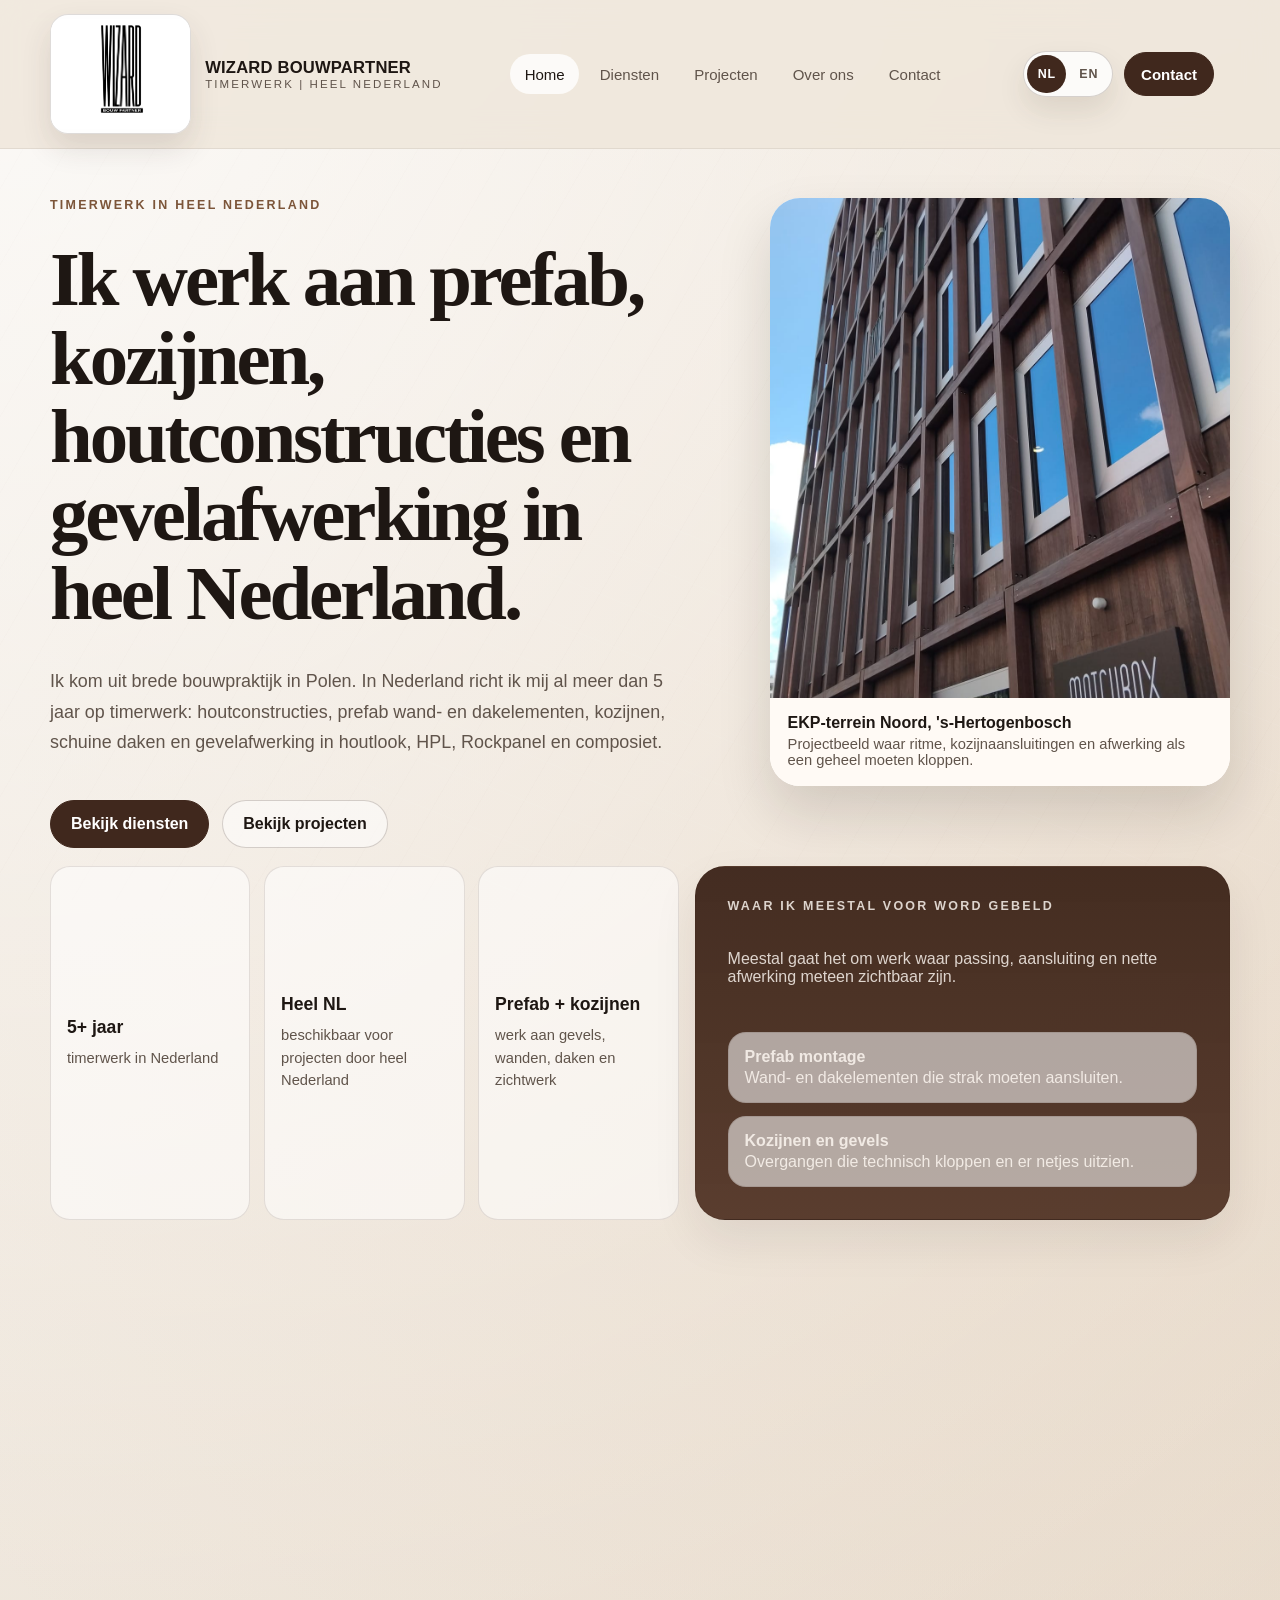
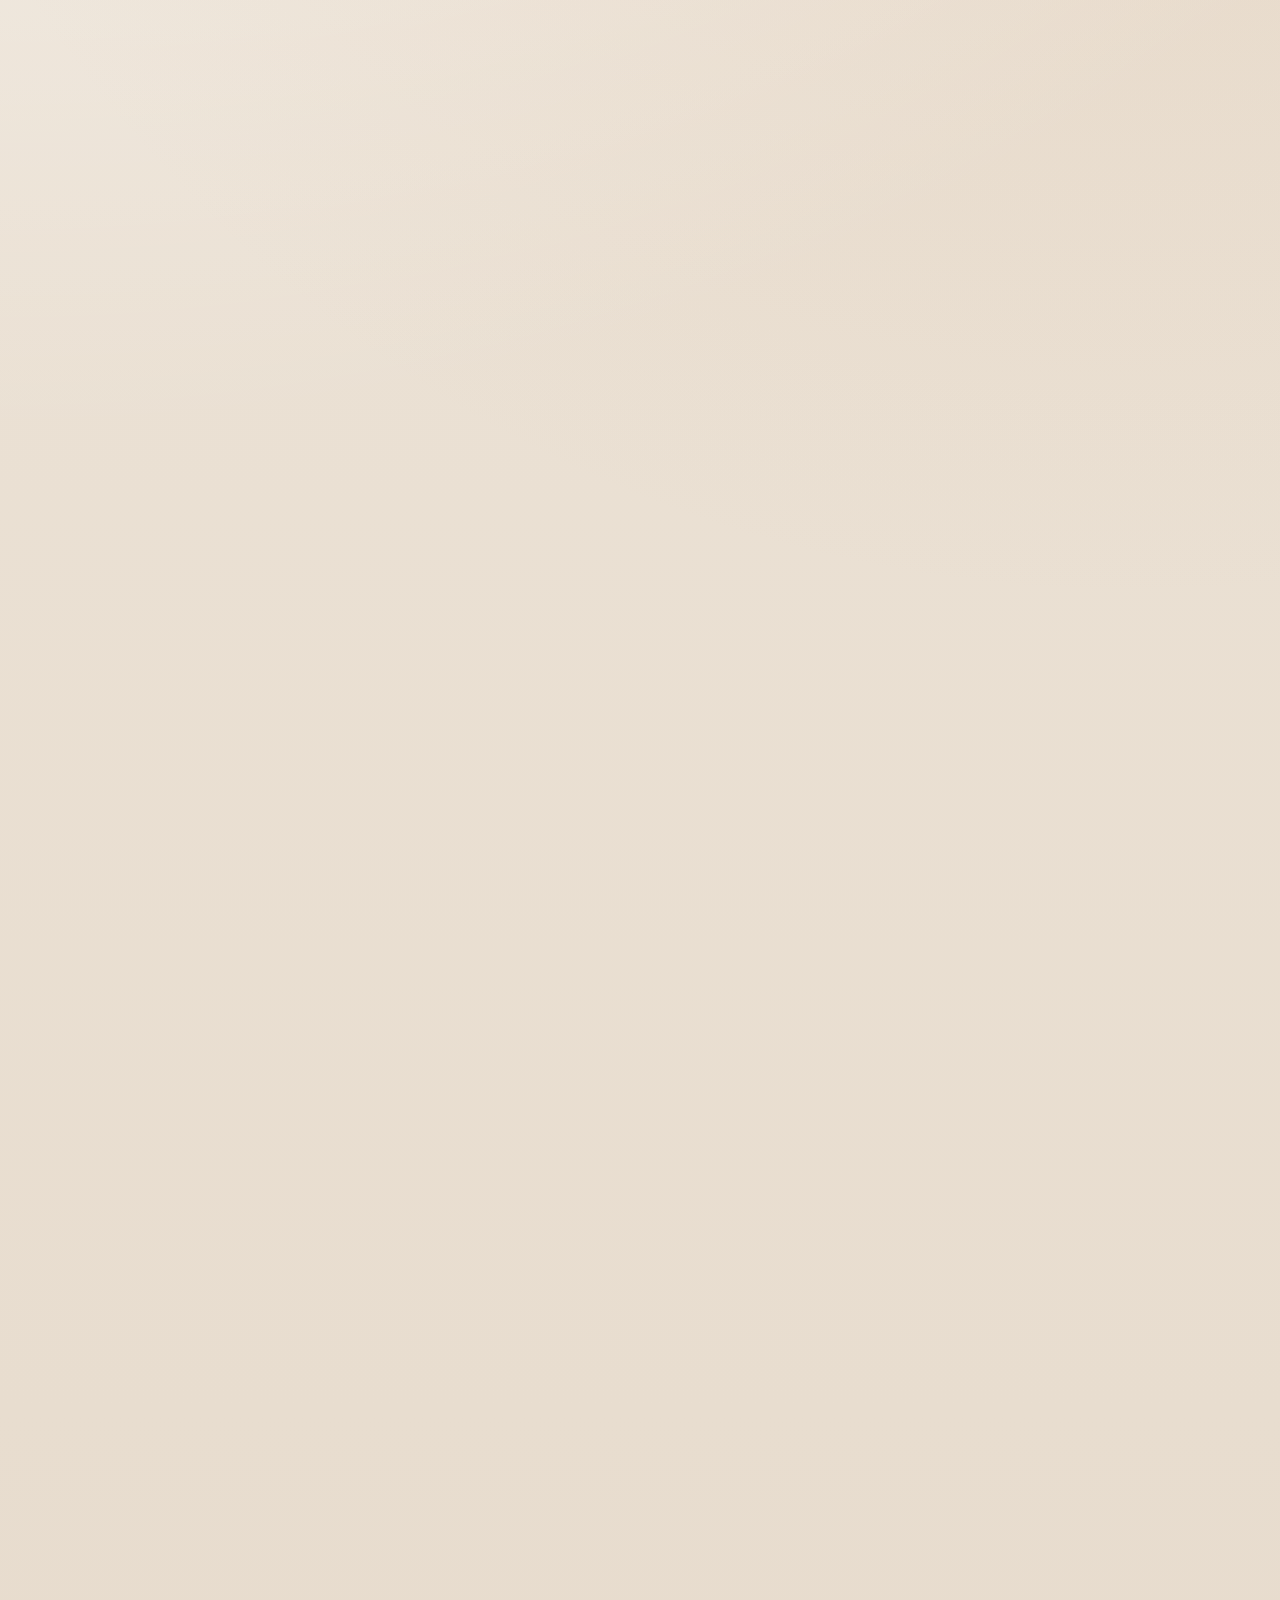
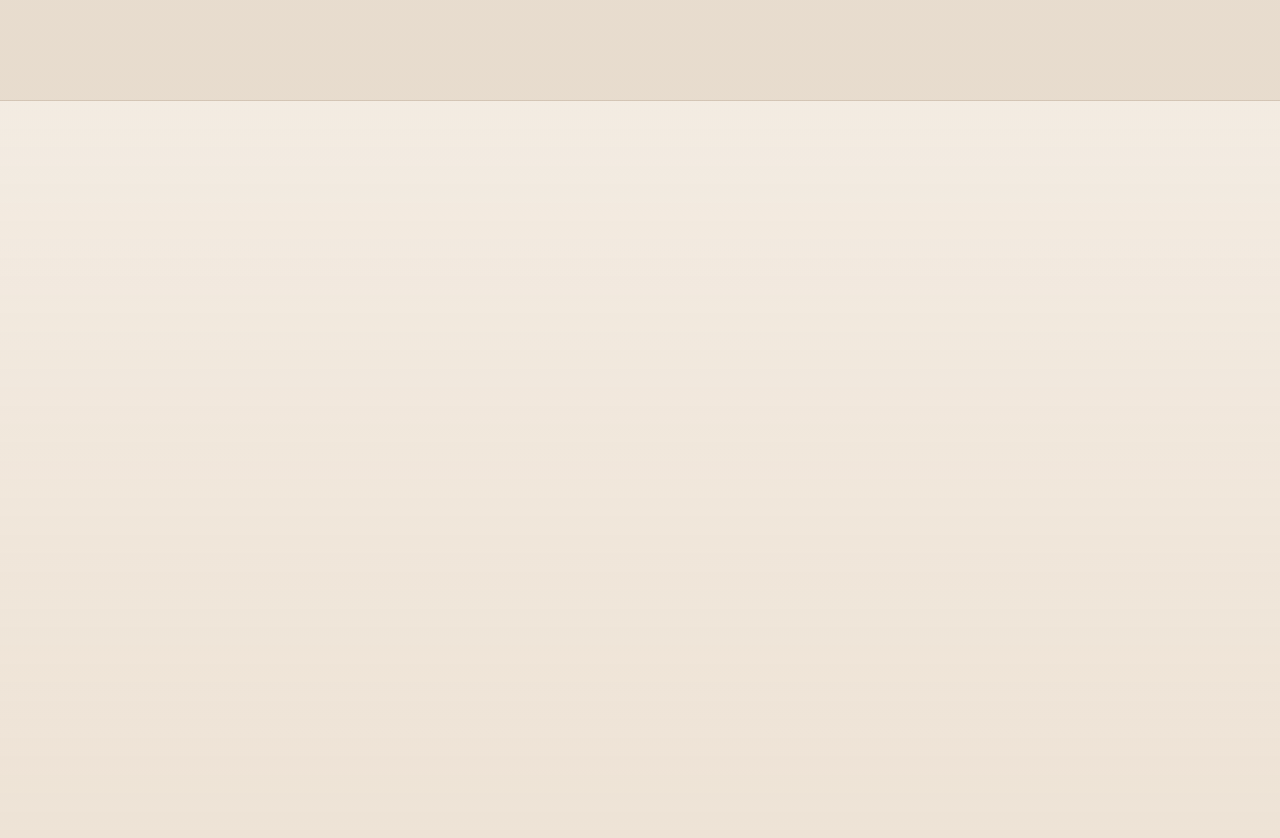
==== commit 90ad60b4: "FinalUpdated" ====
--- a/index.html
+++ b/index.html
@@ -5,11 +5,11 @@
     <meta name="viewport" content="width=device-width, initial-scale=1.0, viewport-fit=cover" />
     <meta
       name="description"
-      content="WIZARD BOUWPARTNER voert timerwerk, kozijnen, prefab montage en gevelafwerking uit in heel Nederland."
+      content="WIZARD BOUWPARTNER is gespecialiseerd in timerwerk in heel Nederland: houtconstructies, prefab wand- en dakelementen, kozijnen, schuine daken en gevelafwerking in HPL, Rockpanel en composiet."
     />
     <meta name="robots" content="index, follow" />
     <meta name="theme-color" content="#e9dfd1" />
-    <title>WIZARD BOUWPARTNER | Timerwerk, Kozijnen en Gevelafwerking</title>
+    <title>WIZARD BOUWPARTNER | Timerwerk, Prefab, Kozijnen en Gevelafwerking</title>
     <link rel="canonical" href="./" />
     <link rel="alternate" hreflang="nl" href="./" />
     <link rel="alternate" hreflang="en" href="en/" />
@@ -21,7 +21,7 @@
         "@context": "https://schema.org",
         "@type": "GeneralContractor",
         "name": "WIZARD BOUWPARTNER",
-        "description": "Timerwerk, kozijnen, prefab montage en gevelafwerking in heel Nederland.",
+        "description": "Gespecialiseerd timerwerk in heel Nederland: houtconstructies, prefab wand- en dakelementen, kozijnen, schuine daken en gevelafwerking.",
         "telephone": "+31617727588",
         "areaServed": "NL",
         "knowsLanguage": ["nl", "en"],
@@ -30,6 +30,7 @@
           "Kozijnen",
           "Prefab montage",
           "Gevelafwerking",
+          "Schuine daken",
           "HPL",
           "Rockpanel",
           "Composiet"
@@ -86,10 +87,11 @@
         <div class="wrap hero-layout hero-layout-home">
           <div class="hero-copy is-reveal">
             <p class="eyebrow">Timerwerk in heel Nederland</p>
-            <h1>Timerwerk, kozijnen en gevelafwerking voor projecten die strak moeten worden uitgevoerd.</h1>
+            <h1>Ik werk aan prefab, kozijnen, houtconstructies en gevelafwerking in heel Nederland.</h1>
             <p class="lead">
-              WIZARD BOUWPARTNER werkt aan houtconstructies, prefab wand- en dakdelen, kozijnen,
-              gevelsystemen in HPL, Rockpanel en composiet, plus detailwerk dat op de bouw echt zichtbaar blijft.
+              Ik kom uit brede bouwpraktijk in Polen. In Nederland richt ik mij al meer dan 5 jaar op timerwerk:
+              houtconstructies, prefab wand- en dakelementen, kozijnen, schuine daken en gevelafwerking
+              in houtlook, HPL, Rockpanel en composiet.
             </p>
 
             <div class="hero-actions">
@@ -109,7 +111,7 @@
               />
               <figcaption>
                 <strong>EKP-terrein Noord, &#39;s-Hertogenbosch</strong>
-                <span>Reeel projectbeeld met focus op ritme, kozijnen, gevelafwerking en nette herhaling.</span>
+                <span>Projectbeeld waar ritme, kozijnaansluitingen en afwerking als een geheel moeten kloppen.</span>
               </figcaption>
             </figure>
           </div>
@@ -119,24 +121,24 @@
           <div class="metrics-row is-reveal" aria-label="Kernpunten">
             <div class="metric">
               <strong>5+ jaar</strong>
-              <span>gerichte uitvoering in de Nederlandse markt</span>
+              <span>timerwerk in Nederland</span>
             </div>
             <div class="metric">
               <strong>Heel NL</strong>
               <span>beschikbaar voor projecten door heel Nederland</span>
             </div>
             <div class="metric">
-              <strong>Timerwerk</strong>
-              <span>prefab, kozijnen, gevels en afwerking</span>
+              <strong>Prefab + kozijnen</strong>
+              <span>werk aan gevels, wanden, daken en zichtwerk</span>
             </div>
           </div>
 
           <article class="accent-card is-reveal">
-            <span class="mini-label">Beste inzet</span>
-            <p>Als prefab, kozijnen en gevelafwerking zonder chaos op de bouw moeten samenkomen, dan ligt hier de kracht.</p>
+            <span class="mini-label">Waar ik meestal voor word gebeld</span>
+            <p>Meestal gaat het om werk waar passing, aansluiting en nette afwerking meteen zichtbaar zijn.</p>
             <ul class="callout-list">
-              <li><strong>Nette oplevering</strong> Werk dat ook na het steigerwerk rustig en strak oogt.</li>
-              <li><strong>Handig op de bouw</strong> Makkelijk inzetbaar binnen georganiseerde projectteams.</li>
+              <li><strong>Prefab montage</strong> Wand- en dakelementen die strak moeten aansluiten.</li>
+              <li><strong>Kozijnen en gevels</strong> Overgangen die technisch kloppen en er netjes uitzien.</li>
             </ul>
           </article>
         </div>
@@ -145,25 +147,25 @@
       <section class="section section-soft">
         <div class="wrap">
           <div class="section-heading is-reveal">
-            <p class="eyebrow">Kernwerkzaamheden</p>
-            <h2>Een compact profiel, gebouwd rond werk dat in het eindbeeld moet kloppen.</h2>
+            <p class="eyebrow">Wat ik doe</p>
+            <h2>Geen breed aannemerswerk, maar duidelijk specialistisch timerwerk.</h2>
             <p>
-              De homepage blijft bewust helder, maar noemt wel de onderdelen waarop WIZARD BOUWPARTNER het meest wordt ingezet.
+              Vooral op onderdelen waar passing, maatvoering en zichtwerk belangrijk zijn.
             </p>
           </div>
 
           <div class="stats-grid">
             <article class="stat-card is-reveal">
-              <h3>Timerwerk en constructies</h3>
-              <p>Houtconstructies, modulaire onderdelen en prefab wand- of dakelementen met nette passing.</p>
+              <h3>Houtconstructies</h3>
+              <p>Van losse onderdelen tot complete opbouwen in hout die op de bouw precies moeten passen.</p>
             </article>
             <article class="stat-card is-reveal">
-              <h3>Kozijnen en openingen</h3>
-              <p>Kozijnen, ramen en deuren met zorg voor ritme, maatvoering en strakke aansluiting.</p>
+              <h3>Kozijnen, ramen en deuren</h3>
+              <p>Montage van kozijnen en openingen waar lijnen en randafwerking netjes moeten blijven.</p>
             </article>
             <article class="stat-card is-reveal">
               <h3>Gevelafwerking</h3>
-              <p>HPL, Rockpanel, composiet en houtlook toepassingen die ook van dichtbij overtuigen.</p>
+              <p>HPL, Rockpanel, composiet en houtlook gevels met aandacht voor bevestiging en detail.</p>
             </article>
           </div>
         </div>
@@ -172,18 +174,18 @@
       <section class="section section-muted">
         <div class="wrap story-grid">
           <article class="panel is-reveal">
-            <p class="eyebrow">Van Polen naar Nederland</p>
-            <h2>Brede bouwervaring als basis, specialistisch timerwerk als richting.</h2>
+            <p class="eyebrow">Achtergrond</p>
+            <h2>Ik begon breed in de bouw en ben daarna doorgegroeid naar timerwerk.</h2>
             <p>
-              In Polen begon het met brede bouwpraktijk: interieurs, sloop, gipswanden, plafonds,
-              schilderwerk, vloeren, ramen, deuren en afwerking. In Nederland verschoof de focus
-              naar precies werk in hout, gevels, prefab en kozijnen.
+              In Polen deed ik complete afbouw en eigen projecten:
+              indelingen, sloop, gipswanden, plafonds, schilderwerk, vloeren, ramen, deuren en installatiewerk.
+              Die basis helpt nog steeds, ook nu de focus volledig op timerwerk ligt.
             </p>
             <ul class="tag-list">
-              <li>gipswanden en plafonds</li>
-              <li>vloeren en schilderwerk</li>
-              <li>prefab en geveldetails</li>
-              <li>schuine daken</li>
+              <li>interieurs en indeling</li>
+              <li>gips, plafonds en schilderwerk</li>
+              <li>vloeren, ramen en deuren</li>
+              <li>elektra en hydrauliek</li>
             </ul>
           </article>
 
@@ -197,8 +199,8 @@
                 loading="lazy"
               />
               <figcaption>
-                <strong>Interieur en zichtwerk</strong>
-                <span>Niet alleen gevels, maar ook houten afwerking en ritme binnen het gebouw.</span>
+                <strong>Houtwerk binnen en buiten</strong>
+                <span>Niet alleen gevels, maar ook zichtwerk binnen vraagt dezelfde nette afwerking.</span>
               </figcaption>
             </figure>
           </div>
@@ -209,9 +211,9 @@
         <div class="wrap">
           <div class="section-heading is-reveal">
             <p class="eyebrow">Project in beeld</p>
-            <h2>Reele uitvoering in plaats van algemene beloftes.</h2>
+            <h2>Hier zie je niet alleen het eindresultaat, maar ook hoe het werk wordt opgebouwd.</h2>
             <p>
-              Het project in &#39;s-Hertogenbosch laat het hele verhaal zien: eindbeeld, opbouwfase en detailwerk rond kozijnen.
+              De foto's uit &#39;s-Hertogenbosch laten de gevel zien, maar ook de opbouw, kozijnaansluitingen en montagefase daarachter.
             </p>
           </div>
 
@@ -220,7 +222,7 @@
               <img src="assets/images/projects/ekp-noord/facade-finished-angle.jpg" alt="Afgewerkte gevel met gebalanceerde materialen, balkons en houtaccenten" width="2048" height="1536" loading="lazy" />
               <figcaption>
                 <strong>Afgewerkte gevel</strong>
-                <span>Het totaalbeeld blijft rustig omdat ritme en details al vroeg onder controle zijn.</span>
+                <span>De uitstraling komt pas goed uit als onderconstructie, maatvoering en afwerking eerder al klopten.</span>
               </figcaption>
             </figure>
 
@@ -228,7 +230,7 @@
               <img src="assets/images/projects/ekp-noord/facade-structure-grid.jpg" alt="Gevelstructuur in opbouw met zicht op het raster van het timerwerk" width="1080" height="1920" loading="lazy" />
               <figcaption>
                 <strong>Opbouwfase</strong>
-                <span>Lijnen, maatvoering en structuur moeten kloppen voordat de gevel wordt gesloten.</span>
+                <span>Hier begint het werk: draagstructuur, lijnen en passing voordat de gevel wordt gesloten.</span>
               </figcaption>
             </figure>
 
@@ -236,7 +238,7 @@
               <img src="assets/images/projects/ekp-noord/frame-mounting-detail.jpg" alt="Detail van kozijn- en gevelaansluiting tijdens montage" width="1080" height="1920" loading="lazy" />
               <figcaption>
                 <strong>Kozijnaansluiting</strong>
-                <span>Daar wordt zichtbaar of de uitvoering echt strak is, of alleen goed bedoeld.</span>
+                <span>Kozijnen laten meteen zien of montage, naden en materiaalovergangen echt netjes zijn uitgevoerd.</span>
               </figcaption>
             </figure>
           </div>
@@ -247,24 +249,21 @@
         <div class="wrap split-layout">
           <article class="panel is-reveal">
             <p class="eyebrow">Samengewerkt met</p>
-            <h2>Ervaring opgebouwd in serieuze bouwomgevingen.</h2>
-            <div class="partner-grid">
-              <div class="info-card"><h3>Stam de Koning</h3><p>praktische uitvoering op projectniveau</p></div>
-              <div class="info-card"><h3>Hurks</h3><p>samenwerking in professionele bouwprocessen</p></div>
-              <div class="info-card"><h3>Huibregts Relou</h3><p>ervaring binnen grotere bouwstructuren</p></div>
-              <div class="info-card"><h3>Koppens van de Broek</h3><p>ondersteuning in uitvoering en montage</p></div>
-              <div class="info-card"><h3>BBM</h3><p>projectwerk met focus op detail</p></div>
-              <div class="info-card"><h3>Work Faktory</h3><p>praktische inzet op de bouwplaats</p></div>
-            </div>
+            <h2>Ik werkte onder meer voor deze bedrijven.</h2>
+            <ul class="company-list">
+              <li>Stam de Koning</li>
+              <li>Hurks</li>
+              <li>Huibregts Relou</li>
+              <li>Koppens van de Broek</li>
+              <li>BBM</li>
+              <li>Work Faktory</li>
+            </ul>
           </article>
 
           <article class="cta-panel is-reveal">
-            <p class="eyebrow">Beschikbaarheid</p>
-            <h2>Beschikbaar voor nieuwe projecten door heel Nederland.</h2>
-            <p>
-              Zoek je een partij voor timerwerk, kozijnen, prefab montage of gevelafwerking,
-              dan laat de rest van de site nu precies zien wat de specialisatie inhoudt.
-            </p>
+            <p class="eyebrow">Nieuwe projecten</p>
+            <h2>Beschikbaar voor nieuwe projecten in heel Nederland.</h2>
+            <p>Heb je werk aan prefab, kozijnen, houtconstructie of gevelafwerking, dan kun je mij direct bellen.</p>
             <div class="cta-actions">
               <a class="button" href="contact/">Ga naar contact</a>
               <a class="button button-secondary" href="over-ons/">Lees meer over ervaring</a>
@@ -278,7 +277,7 @@
       <div class="wrap footer-row">
         <div>
           <strong>WIZARD BOUWPARTNER</strong>
-          <p>Timerwerk, kozijnen, prefab montage en gevelafwerking in heel Nederland.</p>
+          <p>Gespecialiseerd in timerwerk, kozijnen, prefab wand- en dakelementen, schuine daken en gevelafwerking in heel Nederland.</p>
           <p>Tel. <a href="tel:+31617727588">+31 617 727 588</a> | E-mail: <span class="placeholder">nog toe te voegen</span></p>
         </div>
         <p>&copy; <span data-year></span> WIZARD BOUWPARTNER</p>
--- a/assets/css/styles.css
+++ b/assets/css/styles.css
@@ -400,6 +400,7 @@
   max-width: 100%;
   align-content: start;
   gap: 0.85rem;
+  isolation: isolate;
 }
 
 .hero-copy h1,
@@ -533,6 +534,7 @@
 .hero-side-stack,
 .image-stack {
   display: grid;
+  min-width: 0;
   gap: 1rem;
   align-content: start;
   justify-items: end;
@@ -541,8 +543,10 @@
 .hero-media,
 .photo-frame {
   display: grid;
+  margin: 0;
   overflow: hidden;
   width: min(100%, 460px);
+  max-width: 100%;
   border-radius: var(--radius-xl);
   background: #fff;
   box-shadow: var(--shadow-photo);
@@ -683,6 +687,33 @@
 .info-grid {
   display: grid;
   gap: 1rem;
+}
+
+.company-list {
+  display: grid;
+  grid-template-columns: repeat(3, minmax(0, 1fr));
+  gap: 0.85rem;
+  margin: 0.4rem 0 0;
+  padding: 0;
+  list-style: none;
+}
+
+.company-list li {
+  display: flex;
+  align-items: center;
+  min-height: 5.25rem;
+  padding: 1.15rem 1.25rem;
+  border: 1px solid var(--line);
+  border-radius: 24px;
+  position: relative;
+  overflow: hidden;
+  background: var(--paper);
+  box-shadow: var(--shadow-soft);
+  font-family: "Iowan Old Style", "Palatino Linotype", Georgia, serif;
+  font-size: clamp(1.18rem, 2.1vw, 1.6rem);
+  font-weight: 700;
+  line-height: 1.08;
+  letter-spacing: -0.03em;
 }
 
 .stats-grid,
@@ -737,6 +768,69 @@
   align-items: start;
 }
 
+.project-gallery-shell {
+  display: grid;
+  gap: 1rem;
+}
+
+.carousel-toolbar {
+  display: none;
+  align-items: center;
+  justify-content: space-between;
+  gap: 0.9rem;
+}
+
+.carousel-nav,
+.carousel-dots {
+  display: inline-flex;
+  align-items: center;
+  gap: 0.45rem;
+}
+
+.carousel-button,
+.carousel-dot {
+  border: 1px solid var(--line-strong);
+  background: rgba(255, 255, 255, 0.76);
+}
+
+.carousel-button {
+  min-height: 2.6rem;
+  padding: 0.55rem 0.95rem;
+  border-radius: 999px;
+  color: var(--ink);
+  font-weight: 700;
+  transition:
+    transform 0.2s ease,
+    background-color 0.2s ease,
+    opacity 0.2s ease;
+}
+
+.carousel-button:hover:not(:disabled) {
+  transform: translateY(-1px);
+}
+
+.carousel-button:disabled {
+  opacity: 0.48;
+}
+
+.carousel-dot {
+  width: 0.72rem;
+  height: 0.72rem;
+  padding: 0;
+  border-radius: 999px;
+  opacity: 0.55;
+  transition:
+    transform 0.2s ease,
+    opacity 0.2s ease,
+    background-color 0.2s ease;
+}
+
+.carousel-dot.is-active {
+  opacity: 1;
+  transform: scale(1.08);
+  background: var(--wood-dark);
+}
+
 .project-card {
   display: grid;
   align-content: start;
@@ -802,32 +896,37 @@
 }
 
 .page-projects .gallery-grid {
-  align-items: start;
-}
-
-.page-projects .project-card-primary img,
-.page-projects .project-card-wide img {
-  aspect-ratio: 1.28;
+  align-items: stretch;
+}
+
+.page-projects .project-card {
+  height: 100%;
+  grid-template-rows: auto 1fr;
 }
 
 .page-projects .project-card-primary {
   grid-column: span 6;
 }
 
-.page-projects .project-card-primary img {
-  aspect-ratio: 1.24;
-}
-
+.page-projects .project-card-primary img,
 .page-projects .project-card-tall img {
-  aspect-ratio: 0.9;
-}
-
+  height: clamp(300px, 32vw, 470px);
+  aspect-ratio: auto;
+}
+
+.page-projects .project-card-wide img,
 .page-projects .project-card-compact img {
-  aspect-ratio: 1.24;
+  height: clamp(220px, 21vw, 310px);
+  aspect-ratio: auto;
 }
 
 .page-projects .project-card-wide-half img {
-  aspect-ratio: 1.42;
+  height: clamp(230px, 23vw, 330px);
+  aspect-ratio: auto;
+}
+
+.page-projects .project-card figcaption {
+  min-height: 8.4rem;
 }
 
 .project-meta-grid {
@@ -869,6 +968,14 @@
 .story-grid,
 .timeline-grid {
   grid-template-columns: repeat(2, 1fr);
+}
+
+.timeline-grid {
+  align-items: stretch;
+}
+
+.timeline-grid .panel {
+  min-height: 100%;
 }
 
 .data-panel {
@@ -963,6 +1070,7 @@
 .service-media-card {
   overflow: hidden;
   margin: 0;
+  position: relative;
   display: grid;
   grid-template-rows: auto 1fr;
   border: 1px solid var(--line);
@@ -1042,6 +1150,10 @@
   margin-top: 0.4rem;
 }
 
+.page-about .company-list {
+  margin-top: 0.4rem;
+}
+
 .page-services .photo-frame img {
   aspect-ratio: 1.18;
 }
@@ -1101,6 +1213,7 @@
   padding: 1.7rem 0 2rem;
   border-top: 1px solid var(--line);
 }
+
 
 .footer-row {
   display: flex;
@@ -1158,6 +1271,7 @@
   .project-points,
   .faq-grid,
   .partner-grid,
+  .company-list,
   .info-grid,
   .project-meta-grid,
   .service-media-grid {
@@ -1247,6 +1361,7 @@
   .project-points,
   .faq-grid,
   .partner-grid,
+  .company-list,
   .info-grid,
   .project-meta-grid,
   .metrics-row,
@@ -1258,6 +1373,51 @@
   .service-media-card img,
   .page-home .service-media-card img {
     height: 230px;
+  }
+
+  .page-projects .carousel-toolbar {
+    display: flex;
+  }
+
+  .page-projects .gallery-grid[data-carousel] {
+    display: flex;
+    gap: 0.85rem;
+    overflow-x: auto;
+    overflow-y: hidden;
+    scroll-snap-type: x mandatory;
+    scroll-padding-inline: 0.75rem;
+    padding: 0.1rem 0.1rem 0.45rem;
+    -webkit-overflow-scrolling: touch;
+    scrollbar-width: none;
+  }
+
+  .page-projects .gallery-grid[data-carousel]::-webkit-scrollbar {
+    display: none;
+  }
+
+  .page-projects .gallery-grid[data-carousel] .project-card {
+    flex: 0 0 min(84vw, 320px);
+    width: min(84vw, 320px);
+    scroll-snap-align: start;
+  }
+
+  .page-projects .gallery-grid[data-carousel] .project-card-primary {
+    flex-basis: min(88vw, 338px);
+    width: min(88vw, 338px);
+  }
+
+  .page-projects .gallery-grid[data-carousel] .project-card img,
+  .page-projects .gallery-grid[data-carousel] .project-card-primary img,
+  .page-projects .gallery-grid[data-carousel] .project-card-wide img,
+  .page-projects .gallery-grid[data-carousel] .project-card-compact img,
+  .page-projects .gallery-grid[data-carousel] .project-card-wide-half img {
+    height: auto;
+    aspect-ratio: 1.12;
+  }
+
+  .page-projects .gallery-grid[data-carousel] .project-card-tall img {
+    height: auto;
+    aspect-ratio: 0.86;
   }
 }
 
